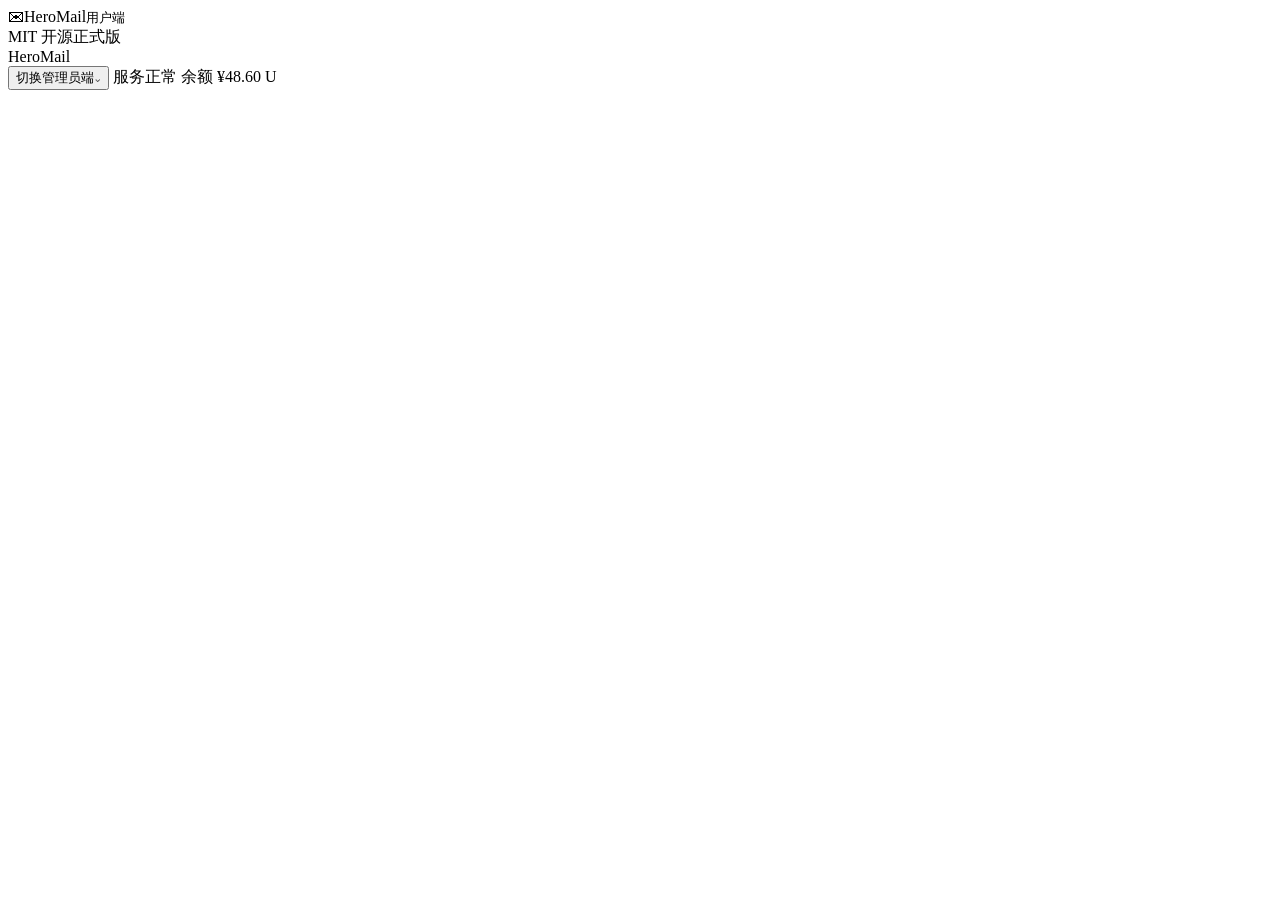
==== internal/web/static/index.html @ b39084dc "修复升级后的前端缓存" ====
<!doctype html>
<html lang="zh-CN">
<head>
  <meta charset="UTF-8">
  <meta name="viewport" content="width=device-width, initial-scale=1.0">
  <title>HeroMail</title>
  <link rel="stylesheet" href="/styles.css?v=__HEROMAIL_ASSET_VERSION__">
</head>
<body>
  <div id="app">
    <aside class="sidebar">
      <div class="brand"><span class="brand-mark">✉</span><span>HeroMail</span><small id="role-label">用户端</small></div>
      <nav id="nav"></nav>
      <div class="sidebar-foot"><span>MIT 开源</span><span id="app-version">正式版</span></div>
    </aside>
    <div class="shell">
      <header class="topbar">
        <div class="mobile-title">HeroMail</div>
        <div class="topbar-actions">
          <button class="role-switch" data-action="role" title="切换工作台"><span id="role-action">切换管理员端</span><span class="chevron">⌄</span></button>
          <span class="top-status"><i></i> 服务正常</span>
          <span id="balance" class="balance">余额 ¥48.60</span>
          <span class="avatar">U</span>
        </div>
      </header>
      <main id="content" class="content"></main>
    </div>
  </div>
  <div id="toast" class="toast" role="status"></div>
  <script src="/app.js?v=__HEROMAIL_ASSET_VERSION__" defer></script>
</body>
</html>
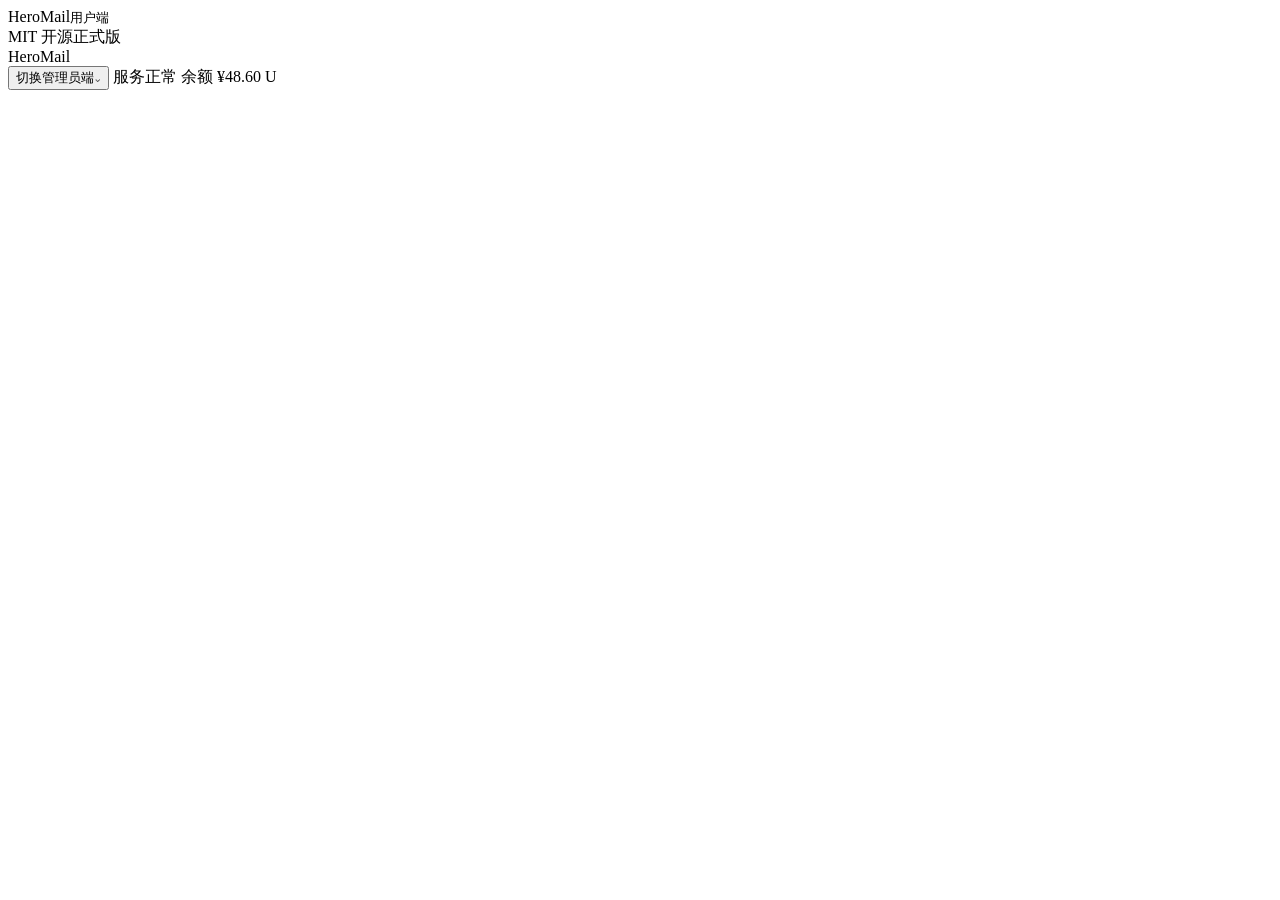
==== commit 35ba1099: "重绘后台图标与配置界面" ====
--- a/internal/web/static/index.html
+++ b/internal/web/static/index.html
@@ -4,12 +4,13 @@
   <meta charset="UTF-8">
   <meta name="viewport" content="width=device-width, initial-scale=1.0">
   <title>HeroMail</title>
+  <link rel="icon" type="image/svg+xml" href="/favicon.svg?v=__HEROMAIL_ASSET_VERSION__">
   <link rel="stylesheet" href="/styles.css?v=__HEROMAIL_ASSET_VERSION__">
 </head>
 <body>
   <div id="app">
     <aside class="sidebar">
-      <div class="brand"><span class="brand-mark">✉</span><span>HeroMail</span><small id="role-label">用户端</small></div>
+      <div class="brand"><span class="brand-mark" aria-hidden="true"></span><span>HeroMail</span><small id="role-label">用户端</small></div>
       <nav id="nav"></nav>
       <div class="sidebar-foot"><span>MIT 开源</span><span id="app-version">正式版</span></div>
     </aside>
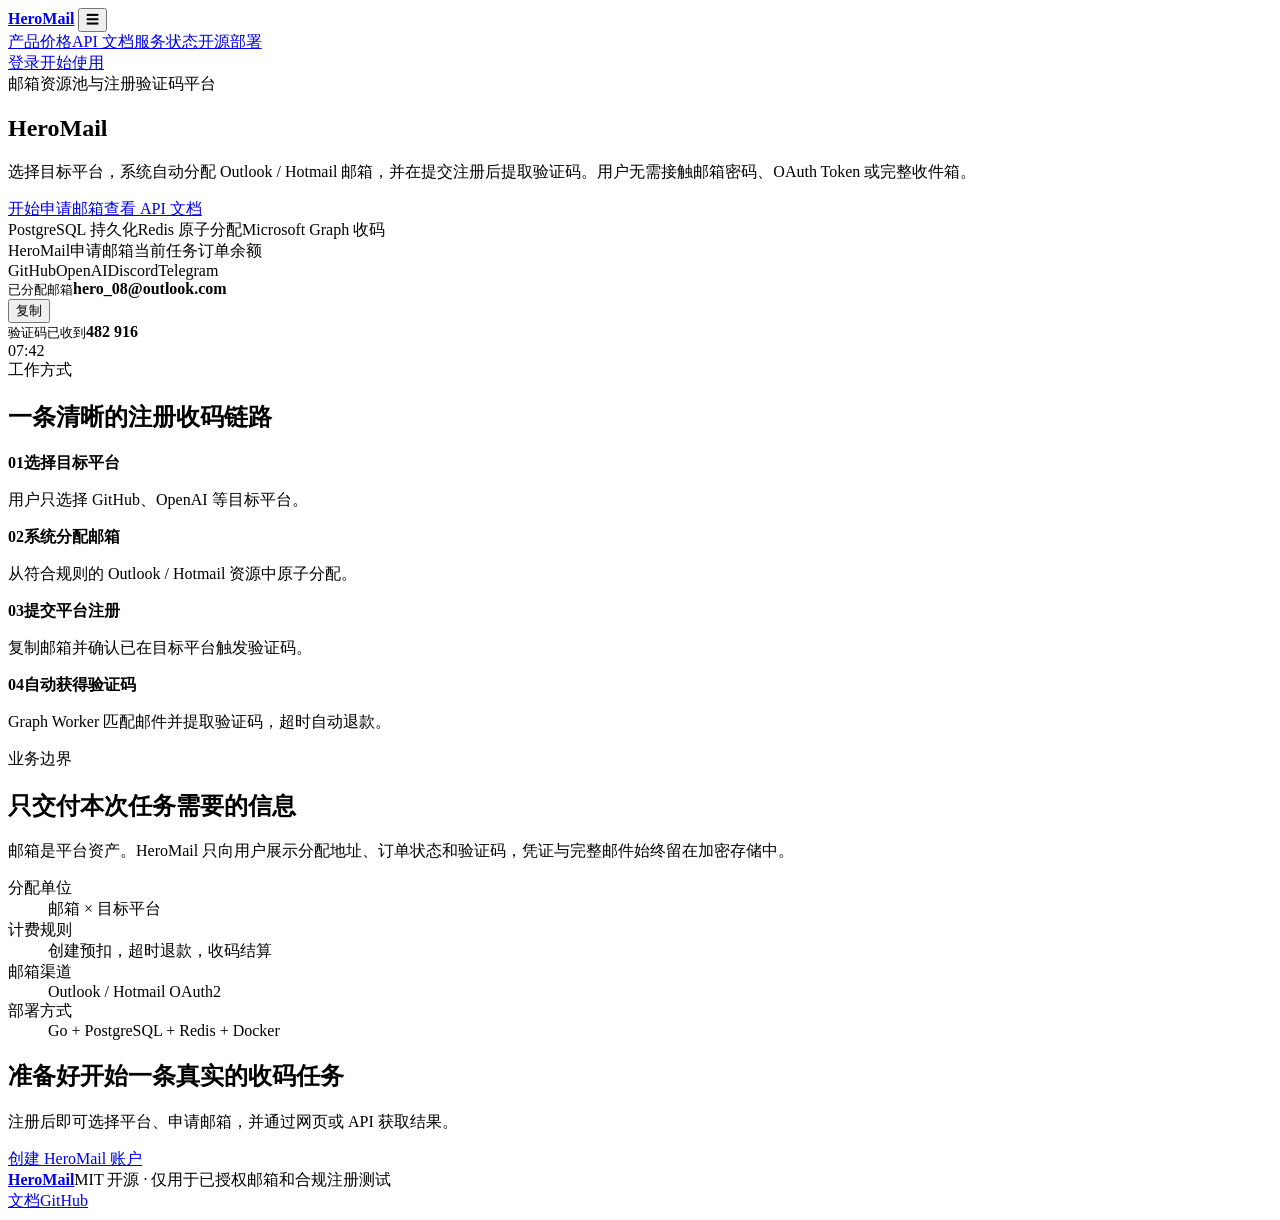
==== commit 3d998a60: "新增公开官网与脱敏服务接口" ====
--- a/internal/web/static/index.html
+++ b/internal/web/static/index.html
@@ -3,31 +3,51 @@
 <head>
   <meta charset="UTF-8">
   <meta name="viewport" content="width=device-width, initial-scale=1.0">
-  <title>HeroMail</title>
+  <meta name="description" content="HeroMail 是可自托管的邮箱资源池与平台注册验证码平台，按目标平台分配 Outlook/Hotmail 邮箱并自动提取验证码。">
+  <meta property="og:title" content="HeroMail - 邮箱资源与注册验证码平台">
+  <meta property="og:description" content="选择目标平台，系统分配邮箱并自动提取验证码。">
+  <title>HeroMail - 邮箱资源与注册验证码平台</title>
   <link rel="icon" type="image/svg+xml" href="/favicon.svg?v=__HEROMAIL_ASSET_VERSION__">
-  <link rel="stylesheet" href="/styles.css?v=__HEROMAIL_ASSET_VERSION__">
+  <link rel="stylesheet" href="/public.css?v=__HEROMAIL_ASSET_VERSION__">
 </head>
-<body>
-  <div id="app">
-    <aside class="sidebar">
-      <div class="brand"><span class="brand-mark" aria-hidden="true"></span><span>HeroMail</span><small id="role-label">用户端</small></div>
-      <nav id="nav"></nav>
-      <div class="sidebar-foot"><span>MIT 开源</span><span id="app-version">正式版</span></div>
-    </aside>
-    <div class="shell">
-      <header class="topbar">
-        <div class="mobile-title">HeroMail</div>
-        <div class="topbar-actions">
-          <button class="role-switch" data-action="role" title="切换工作台"><span id="role-action">切换管理员端</span><span class="chevron">⌄</span></button>
-          <span class="top-status"><i></i> 服务正常</span>
-          <span id="balance" class="balance">余额 ¥48.60</span>
-          <span class="avatar">U</span>
+<body class="public-site">
+  <header class="public-header">
+    <a class="public-brand" href="/" aria-label="HeroMail 首页"><img src="/brand-mark.svg?v=__HEROMAIL_ASSET_VERSION__" alt=""><strong>HeroMail</strong></a>
+    <button class="public-menu-button" data-public-action="menu" aria-label="打开导航" aria-expanded="false">☰</button>
+    <nav class="public-nav" id="public-nav" aria-label="公开导航">
+      <a href="/#product">产品</a><a href="/pricing">价格</a><a href="/docs">API 文档</a><a href="/status">服务状态</a><a href="/open-source">开源部署</a>
+    </nav>
+    <div class="public-actions" id="public-actions"><a class="text-action" href="/login">登录</a><a class="solid-action" href="/register">开始使用</a></div>
+  </header>
+  <main id="public-content">
+    <section class="public-hero">
+      <div class="hero-copy">
+        <span class="hero-kicker">邮箱资源池与注册验证码平台</span>
+        <h1>HeroMail</h1>
+        <p>选择目标平台，系统自动分配 Outlook / Hotmail 邮箱，并在提交注册后提取验证码。用户无需接触邮箱密码、OAuth Token 或完整收件箱。</p>
+        <div class="hero-actions"><a class="solid-action large" href="/register">开始申请邮箱</a><a class="outline-action large" href="/docs">查看 API 文档</a></div>
+        <div class="hero-proof"><span>PostgreSQL 持久化</span><span>Redis 原子分配</span><span>Microsoft Graph 收码</span></div>
+      </div>
+      <div class="hero-product" aria-label="HeroMail 用户门户界面预览">
+        <div class="preview-top"><span class="preview-brand"><img src="/brand-mark.svg?v=__HEROMAIL_ASSET_VERSION__" alt="">HeroMail</span><span>申请邮箱</span><span>当前任务</span><span>订单</span><span>余额</span></div>
+        <div class="preview-body">
+          <div class="preview-platforms"><span class="selected">GitHub</span><span>OpenAI</span><span>Discord</span><span>Telegram</span></div>
+          <div class="preview-flow">
+            <div><small>已分配邮箱</small><strong>hero_08@outlook.com</strong></div><button>复制</button>
+          </div>
+          <div class="preview-progress"><i class="done"></i><i class="done"></i><i class="active"></i><i></i></div>
+          <div class="preview-result"><div><small>验证码已收到</small><strong>482 916</strong></div><span>07:42</span></div>
         </div>
-      </header>
-      <main id="content" class="content"></main>
-    </div>
-  </div>
-  <div id="toast" class="toast" role="status"></div>
-  <script src="/app.js?v=__HEROMAIL_ASSET_VERSION__" defer></script>
+      </div>
+    </section>
+    <section class="workflow-band" id="product">
+      <div class="section-inner"><div class="section-heading"><span>工作方式</span><h2>一条清晰的注册收码链路</h2></div><div class="workflow-steps"><div><b>01</b><strong>选择目标平台</strong><p>用户只选择 GitHub、OpenAI 等目标平台。</p></div><div><b>02</b><strong>系统分配邮箱</strong><p>从符合规则的 Outlook / Hotmail 资源中原子分配。</p></div><div><b>03</b><strong>提交平台注册</strong><p>复制邮箱并确认已在目标平台触发验证码。</p></div><div><b>04</b><strong>自动获得验证码</strong><p>Graph Worker 匹配邮件并提取验证码，超时自动退款。</p></div></div></div>
+    </section>
+    <section class="public-section"><div class="section-inner split-facts"><div class="section-heading"><span>业务边界</span><h2>只交付本次任务需要的信息</h2><p>邮箱是平台资产。HeroMail 只向用户展示分配地址、订单状态和验证码，凭证与完整邮件始终留在加密存储中。</p></div><dl><div><dt>分配单位</dt><dd>邮箱 × 目标平台</dd></div><div><dt>计费规则</dt><dd>创建预扣，超时退款，收码结算</dd></div><div><dt>邮箱渠道</dt><dd>Outlook / Hotmail OAuth2</dd></div><div><dt>部署方式</dt><dd>Go + PostgreSQL + Redis + Docker</dd></div></dl></div></section>
+    <section class="public-cta"><div><h2>准备好开始一条真实的收码任务</h2><p>注册后即可选择平台、申请邮箱，并通过网页或 API 获取结果。</p></div><a class="solid-action large" href="/register">创建 HeroMail 账户</a></section>
+  </main>
+  <footer class="public-footer"><a class="public-brand" href="/"><img src="/brand-mark.svg?v=__HEROMAIL_ASSET_VERSION__" alt=""><strong>HeroMail</strong></a><span>MIT 开源 · 仅用于已授权邮箱和合规注册测试</span><div><a href="/docs">文档</a><a href="https://github.com/ljunn/heromail" target="_blank" rel="noopener">GitHub</a></div></footer>
+  <div id="public-toast" class="public-toast" role="status"></div>
+  <script src="/public.js?v=__HEROMAIL_ASSET_VERSION__" defer></script>
 </body>
 </html>
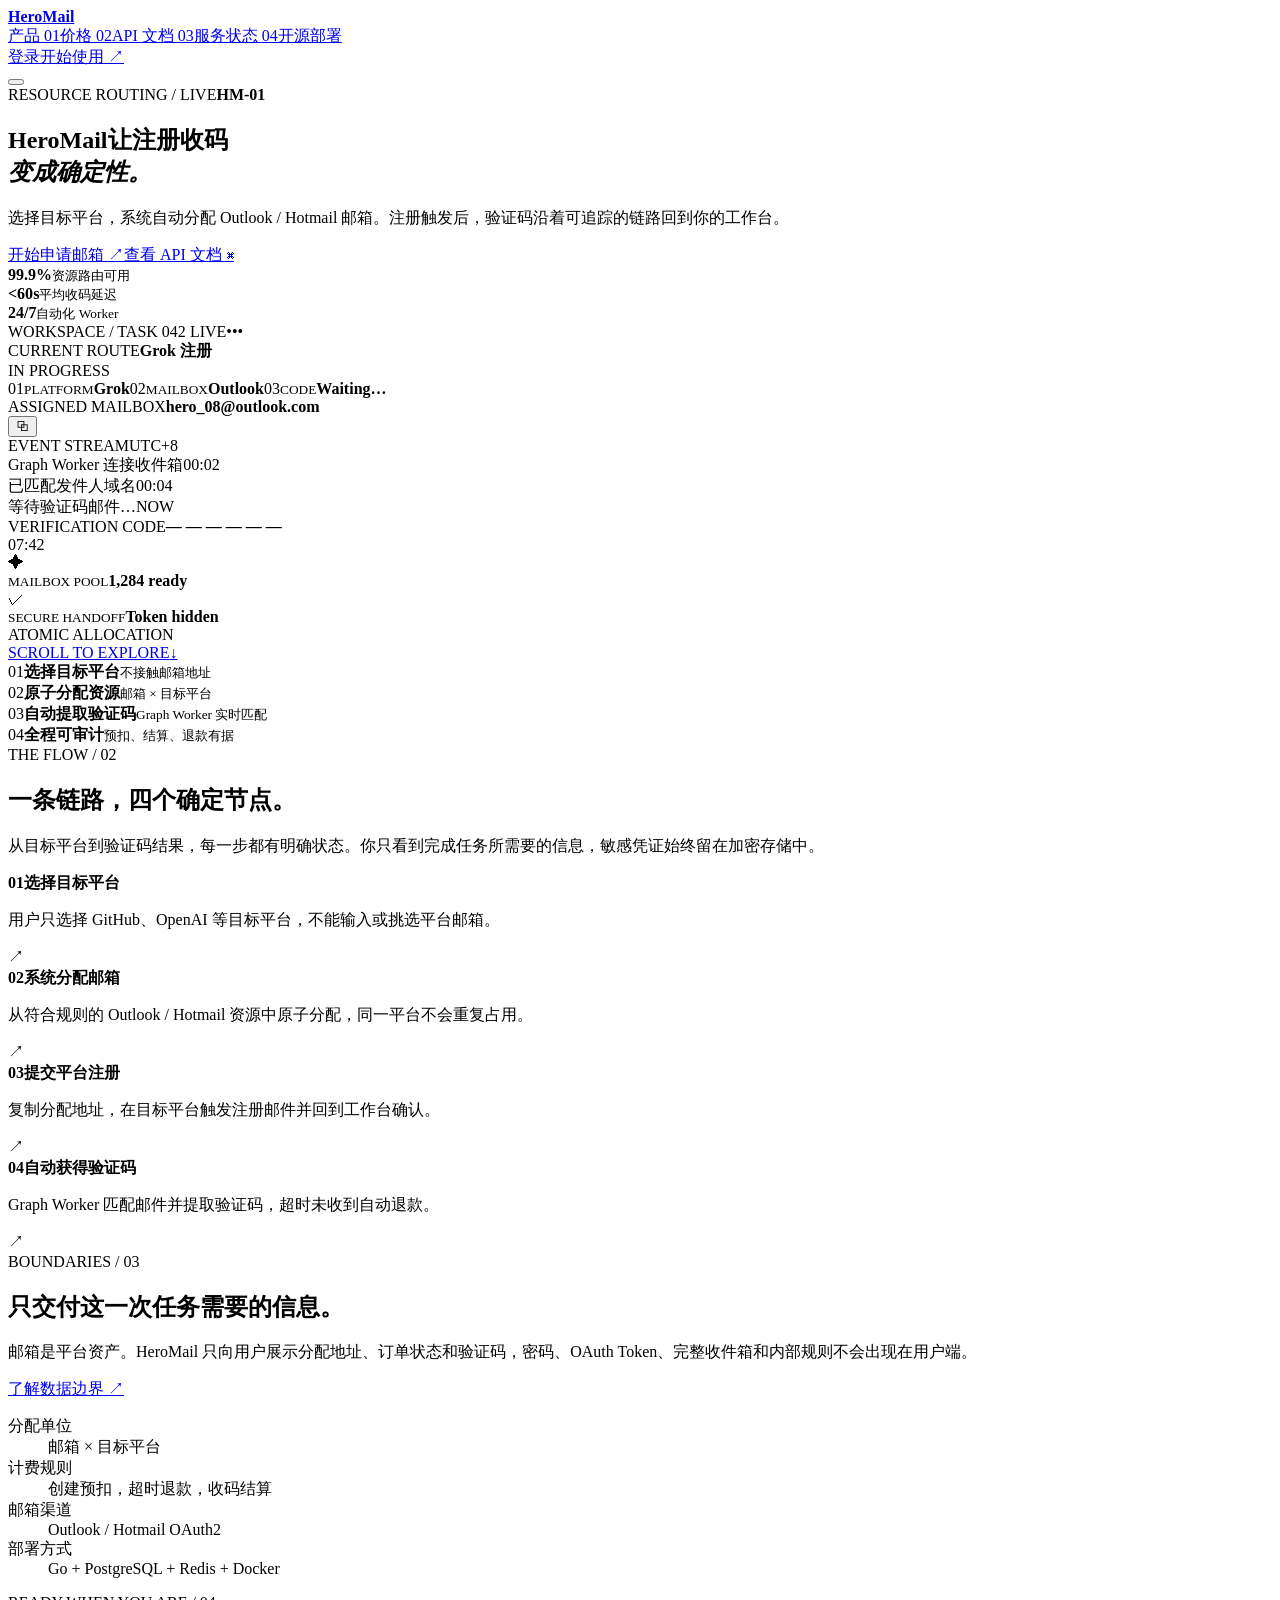
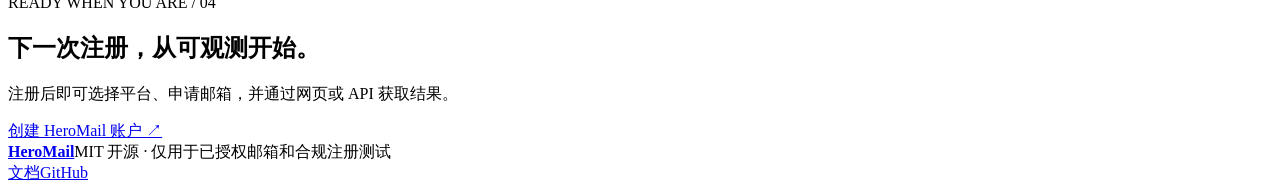
==== commit ef05a74f: "重构公开首页动效" ====
--- a/internal/web/static/index.html
+++ b/internal/web/static/index.html
@@ -4,50 +4,64 @@
   <meta charset="UTF-8">
   <meta name="viewport" content="width=device-width, initial-scale=1.0">
   <meta name="description" content="HeroMail 是可自托管的邮箱资源池与平台注册验证码平台，按目标平台分配 Outlook/Hotmail 邮箱并自动提取验证码。">
-  <meta property="og:title" content="HeroMail - 邮箱资源与注册验证码平台">
+  <meta property="og:title" content="HeroMail - 把验证码变成确定性">
   <meta property="og:description" content="选择目标平台，系统分配邮箱并自动提取验证码。">
-  <title>HeroMail - 邮箱资源与注册验证码平台</title>
+  <title>HeroMail - 把验证码变成确定性</title>
   <link rel="icon" type="image/svg+xml" href="/favicon.svg?v=__HEROMAIL_ASSET_VERSION__">
   <link rel="stylesheet" href="/public.css?v=__HEROMAIL_ASSET_VERSION__">
 </head>
 <body class="public-site">
   <header class="public-header">
     <a class="public-brand" href="/" aria-label="HeroMail 首页"><img src="/brand-mark.svg?v=__HEROMAIL_ASSET_VERSION__" alt=""><strong>HeroMail</strong></a>
-    <button class="public-menu-button" data-public-action="menu" aria-label="打开导航" aria-expanded="false">☰</button>
     <nav class="public-nav" id="public-nav" aria-label="公开导航">
-      <a href="/#product">产品</a><a href="/pricing">价格</a><a href="/docs">API 文档</a><a href="/status">服务状态</a><a href="/open-source">开源部署</a>
+      <a href="/#product">产品 <span>01</span></a><a href="/pricing">价格 <span>02</span></a><a href="/docs">API 文档 <span>03</span></a><a href="/status">服务状态 <span>04</span></a><a href="/open-source">开源部署</a>
     </nav>
-    <div class="public-actions" id="public-actions"><a class="text-action" href="/login">登录</a><a class="solid-action" href="/register">开始使用</a></div>
+    <div class="public-actions" id="public-actions"><a class="text-action" href="/login">登录</a><a class="solid-action" href="/register">开始使用 <span aria-hidden="true">↗</span></a></div>
+    <button class="public-menu-button" data-public-action="menu" aria-label="打开导航" aria-expanded="false"><span></span><span></span></button>
   </header>
   <main id="public-content">
-    <section class="public-hero">
-      <div class="hero-copy">
-        <span class="hero-kicker">邮箱资源池与注册验证码平台</span>
-        <h1>HeroMail</h1>
-        <p>选择目标平台，系统自动分配 Outlook / Hotmail 邮箱，并在提交注册后提取验证码。用户无需接触邮箱密码、OAuth Token 或完整收件箱。</p>
-        <div class="hero-actions"><a class="solid-action large" href="/register">开始申请邮箱</a><a class="outline-action large" href="/docs">查看 API 文档</a></div>
-        <div class="hero-proof"><span>PostgreSQL 持久化</span><span>Redis 原子分配</span><span>Microsoft Graph 收码</span></div>
-      </div>
-      <div class="hero-product" aria-label="HeroMail 用户门户界面预览">
-        <div class="preview-top"><span class="preview-brand"><img src="/brand-mark.svg?v=__HEROMAIL_ASSET_VERSION__" alt="">HeroMail</span><span>申请邮箱</span><span>当前任务</span><span>订单</span><span>余额</span></div>
-        <div class="preview-body">
-          <div class="preview-platforms"><span class="selected">GitHub</span><span>OpenAI</span><span>Discord</span><span>Telegram</span></div>
-          <div class="preview-flow">
-            <div><small>已分配邮箱</small><strong>hero_08@outlook.com</strong></div><button>复制</button>
+    <section class="public-hero" id="top">
+      <div class="hero-noise" aria-hidden="true"></div>
+      <div class="hero-gridline" aria-hidden="true"></div>
+      <div class="hero-layout">
+        <div class="hero-copy">
+          <div class="hero-kicker"><i class="signal-dot"></i><span>RESOURCE ROUTING / LIVE</span><b>HM-01</b></div>
+          <h1><span>HeroMail</span><strong>让注册收码<br><em>变成确定性。</em></strong></h1>
+          <p>选择目标平台，系统自动分配 Outlook / Hotmail 邮箱。注册触发后，验证码沿着可追踪的链路回到你的工作台。</p>
+          <div class="hero-actions"><a class="solid-action large" href="/register">开始申请邮箱 <span aria-hidden="true">↗</span></a><a class="outline-action large" href="/docs">查看 API 文档 <span aria-hidden="true">⌘</span></a></div>
+          <div class="hero-metrics" aria-label="平台能力指标"><div><strong>99.9<span>%</span></strong><small>资源路由可用</small></div><div><strong>&lt;60<span>s</span></strong><small>平均收码延迟</small></div><div><strong>24<span>/7</span></strong><small>自动化 Worker</small></div></div>
+        </div>
+        <div class="hero-stage" aria-label="HeroMail 注册收码工作台预览">
+          <div class="stage-halo halo-one" aria-hidden="true"></div><div class="stage-halo halo-two" aria-hidden="true"></div>
+          <div class="stage-orbit orbit-one" aria-hidden="true"><span></span></div><div class="stage-orbit orbit-two" aria-hidden="true"><span></span></div>
+          <div class="stage-console">
+            <div class="console-bar"><span class="console-brand"><img src="/brand-mark.svg?v=__HEROMAIL_ASSET_VERSION__" alt="">WORKSPACE / TASK 042</span><span class="console-live"><i></i> LIVE</span><span class="console-menu">•••</span></div>
+            <div class="console-content">
+              <div class="console-heading"><div><span class="eyebrow">CURRENT ROUTE</span><strong>Grok 注册</strong></div><span class="route-state">IN PROGRESS</span></div>
+              <div class="route-line"><span class="route-node active">01<small>PLATFORM</small><b>Grok</b></span><i></i><span class="route-node active">02<small>MAILBOX</small><b>Outlook</b></span><i></i><span class="route-node current">03<small>CODE</small><b>Waiting…</b></span></div>
+              <div class="mail-row"><div><span>ASSIGNED MAILBOX</span><strong>hero_08@outlook.com</strong></div><button aria-label="复制邮箱">⧉</button></div>
+              <div class="event-feed"><div class="feed-title"><span>EVENT STREAM</span><span>UTC+8</span></div><div class="feed-row" data-feed><i class="feed-pulse"></i><span>Graph Worker 连接收件箱</span><time>00:02</time></div><div class="feed-row" data-feed><i class="feed-pulse"></i><span>已匹配发件人域名</span><time>00:04</time></div><div class="feed-row muted-feed" data-feed><i class="feed-pulse"></i><span>等待验证码邮件…</span><time>NOW</time></div></div>
+              <div class="code-row"><div><span>VERIFICATION CODE</span><strong class="code-digits">— — — — — —</strong></div><span class="code-timer">07:42</span></div>
+            </div>
           </div>
-          <div class="preview-progress"><i class="done"></i><i class="done"></i><i class="active"></i><i></i></div>
-          <div class="preview-result"><div><small>验证码已收到</small><strong>482 916</strong></div><span>07:42</span></div>
+          <div class="stage-float float-mail" data-float><span class="float-icon">✦</span><div><small>MAILBOX POOL</small><strong>1,284 ready</strong></div></div>
+          <div class="stage-float float-secure" data-float><span class="float-check">✓</span><div><small>SECURE HANDOFF</small><strong>Token hidden</strong></div></div>
+          <div class="stage-label" data-float><span></span>ATOMIC ALLOCATION</div>
         </div>
       </div>
+      <a class="hero-scroll" href="#product"><span>SCROLL TO EXPLORE</span><i>↓</i></a>
     </section>
+    <section class="signal-strip" aria-label="平台特点"><div><span class="signal-number">01</span><strong>选择目标平台</strong><small>不接触邮箱地址</small></div><div><span class="signal-number">02</span><strong>原子分配资源</strong><small>邮箱 × 目标平台</small></div><div><span class="signal-number">03</span><strong>自动提取验证码</strong><small>Graph Worker 实时匹配</small></div><div><span class="signal-number">04</span><strong>全程可审计</strong><small>预扣、结算、退款有据</small></div></section>
     <section class="workflow-band" id="product">
-      <div class="section-inner"><div class="section-heading"><span>工作方式</span><h2>一条清晰的注册收码链路</h2></div><div class="workflow-steps"><div><b>01</b><strong>选择目标平台</strong><p>用户只选择 GitHub、OpenAI 等目标平台。</p></div><div><b>02</b><strong>系统分配邮箱</strong><p>从符合规则的 Outlook / Hotmail 资源中原子分配。</p></div><div><b>03</b><strong>提交平台注册</strong><p>复制邮箱并确认已在目标平台触发验证码。</p></div><div><b>04</b><strong>自动获得验证码</strong><p>Graph Worker 匹配邮件并提取验证码，超时自动退款。</p></div></div></div>
+      <div class="section-inner"><div class="section-heading"><span>THE FLOW / 02</span><h2>一条链路，四个确定节点。</h2><p>从目标平台到验证码结果，每一步都有明确状态。你只看到完成任务所需要的信息，敏感凭证始终留在加密存储中。</p></div><div class="workflow-steps"><div data-reveal><b>01</b><strong>选择目标平台</strong><p>用户只选择 GitHub、OpenAI 等目标平台，不能输入或挑选平台邮箱。</p><span class="step-arrow">↗</span></div><div data-reveal><b>02</b><strong>系统分配邮箱</strong><p>从符合规则的 Outlook / Hotmail 资源中原子分配，同一平台不会重复占用。</p><span class="step-arrow">↗</span></div><div data-reveal><b>03</b><strong>提交平台注册</strong><p>复制分配地址，在目标平台触发注册邮件并回到工作台确认。</p><span class="step-arrow">↗</span></div><div data-reveal><b>04</b><strong>自动获得验证码</strong><p>Graph Worker 匹配邮件并提取验证码，超时未收到自动退款。</p><span class="step-arrow">↗</span></div></div></div>
     </section>
-    <section class="public-section"><div class="section-inner split-facts"><div class="section-heading"><span>业务边界</span><h2>只交付本次任务需要的信息</h2><p>邮箱是平台资产。HeroMail 只向用户展示分配地址、订单状态和验证码，凭证与完整邮件始终留在加密存储中。</p></div><dl><div><dt>分配单位</dt><dd>邮箱 × 目标平台</dd></div><div><dt>计费规则</dt><dd>创建预扣，超时退款，收码结算</dd></div><div><dt>邮箱渠道</dt><dd>Outlook / Hotmail OAuth2</dd></div><div><dt>部署方式</dt><dd>Go + PostgreSQL + Redis + Docker</dd></div></dl></div></section>
-    <section class="public-cta"><div><h2>准备好开始一条真实的收码任务</h2><p>注册后即可选择平台、申请邮箱，并通过网页或 API 获取结果。</p></div><a class="solid-action large" href="/register">创建 HeroMail 账户</a></section>
+    <section class="public-section facts-section"><div class="section-inner split-facts"><div class="section-heading" data-reveal><span>BOUNDARIES / 03</span><h2>只交付这一次任务需要的信息。</h2><p>邮箱是平台资产。HeroMail 只向用户展示分配地址、订单状态和验证码，密码、OAuth Token、完整收件箱和内部规则不会出现在用户端。</p><a class="text-link" href="/docs">了解数据边界 <span>↗</span></a></div><dl data-reveal><div><dt>分配单位</dt><dd>邮箱 × 目标平台</dd></div><div><dt>计费规则</dt><dd>创建预扣，超时退款，收码结算</dd></div><div><dt>邮箱渠道</dt><dd>Outlook / Hotmail OAuth2</dd></div><div><dt>部署方式</dt><dd>Go + PostgreSQL + Redis + Docker</dd></div></dl></div></section>
+    <section class="public-cta"><div><span>READY WHEN YOU ARE / 04</span><h2>下一次注册，从可观测开始。</h2><p>注册后即可选择平台、申请邮箱，并通过网页或 API 获取结果。</p></div><a class="solid-action large" href="/register">创建 HeroMail 账户 <span aria-hidden="true">↗</span></a></section>
   </main>
   <footer class="public-footer"><a class="public-brand" href="/"><img src="/brand-mark.svg?v=__HEROMAIL_ASSET_VERSION__" alt=""><strong>HeroMail</strong></a><span>MIT 开源 · 仅用于已授权邮箱和合规注册测试</span><div><a href="/docs">文档</a><a href="https://github.com/ljunn/heromail" target="_blank" rel="noopener">GitHub</a></div></footer>
   <div id="public-toast" class="public-toast" role="status"></div>
+  <script src="https://cdn.jsdelivr.net/npm/gsap@3.15.0/dist/gsap.min.js" defer></script>
+  <script src="https://cdn.jsdelivr.net/npm/gsap@3.15.0/dist/ScrollTrigger.min.js" defer></script>
   <script src="/public.js?v=__HEROMAIL_ASSET_VERSION__" defer></script>
 </body>
 </html>
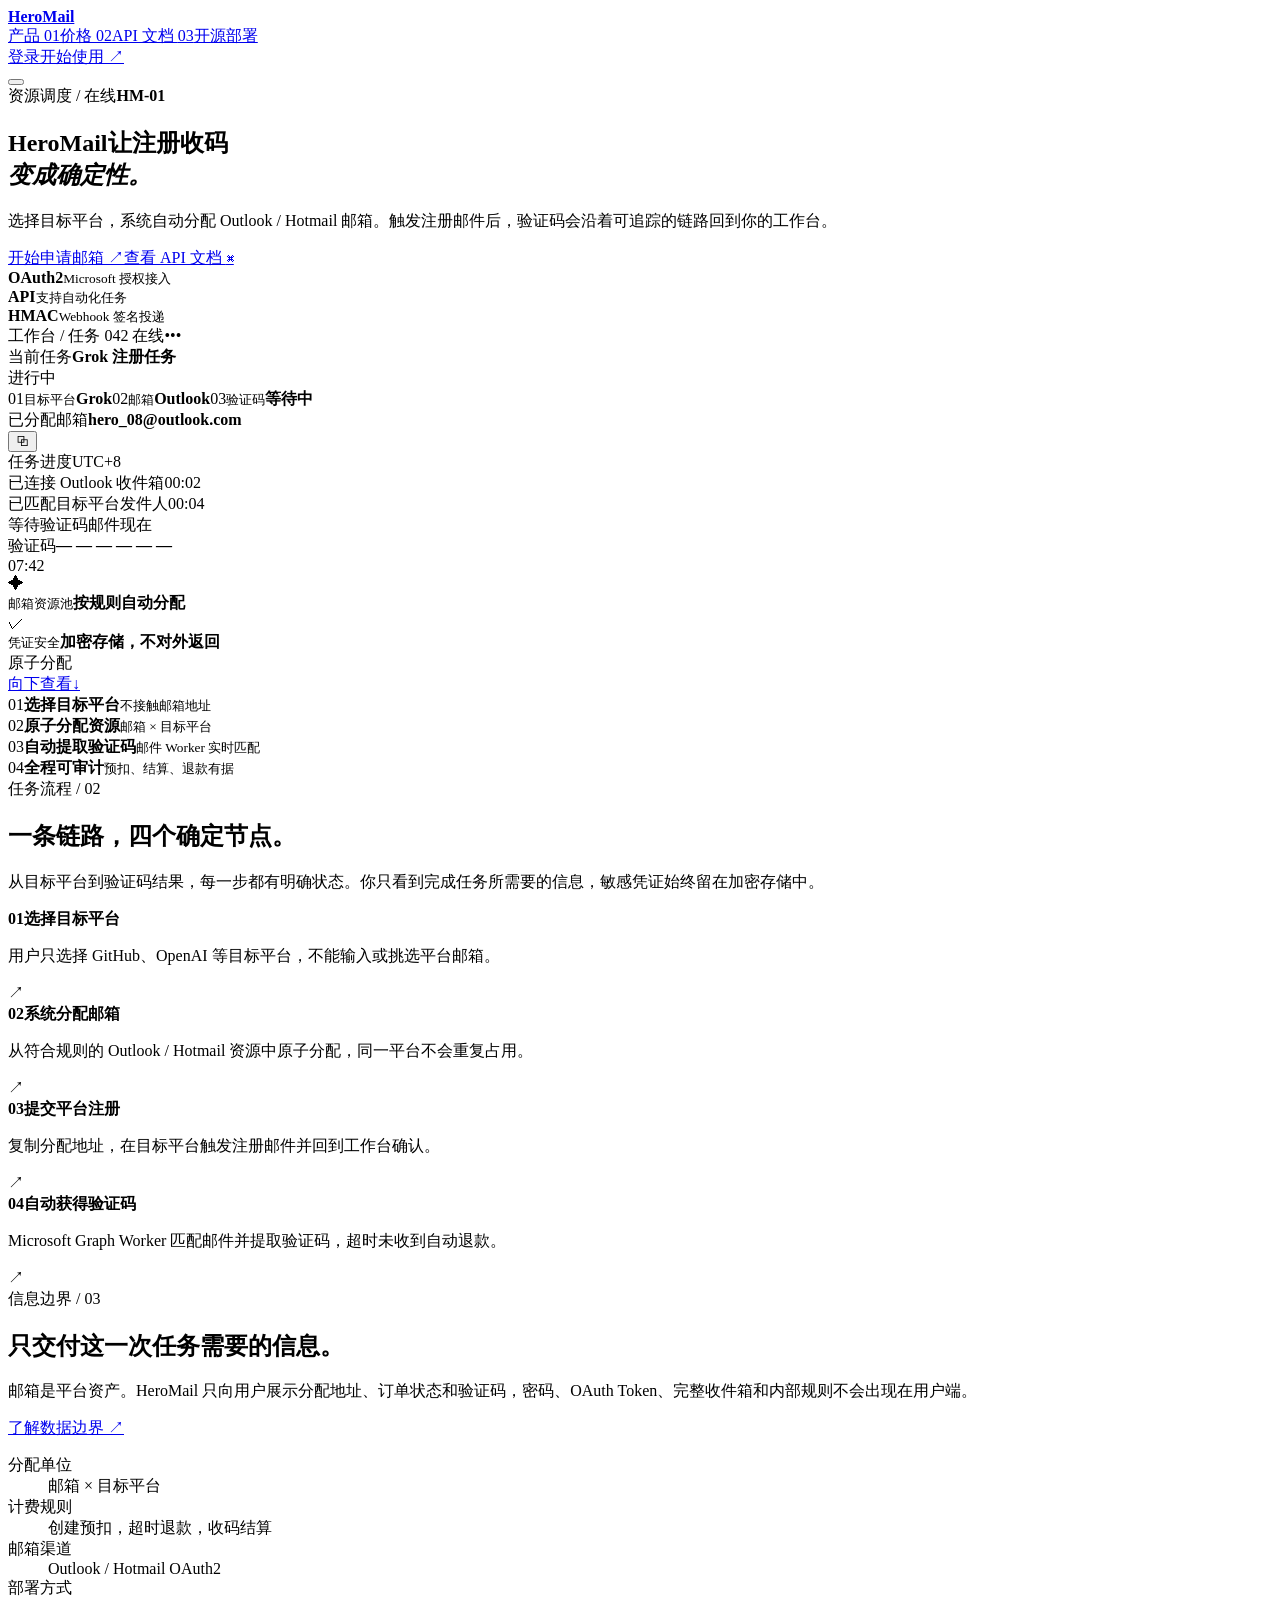
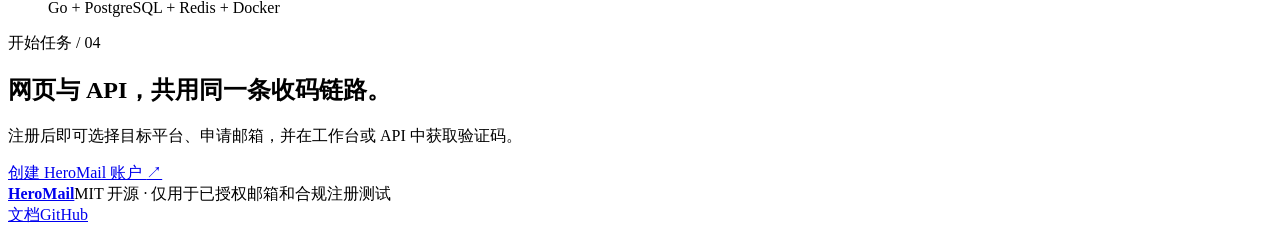
==== commit 1adf9285: "发布新版本界面与文档调整" ====
--- a/internal/web/static/index.html
+++ b/internal/web/static/index.html
@@ -4,9 +4,9 @@
   <meta charset="UTF-8">
   <meta name="viewport" content="width=device-width, initial-scale=1.0">
   <meta name="description" content="HeroMail 是可自托管的邮箱资源池与平台注册验证码平台，按目标平台分配 Outlook/Hotmail 邮箱并自动提取验证码。">
-  <meta property="og:title" content="HeroMail - 把验证码变成确定性">
+  <meta property="og:title" content="HeroMail - 注册收码基础设施">
   <meta property="og:description" content="选择目标平台，系统分配邮箱并自动提取验证码。">
-  <title>HeroMail - 把验证码变成确定性</title>
+  <title>HeroMail - 注册收码基础设施</title>
   <link rel="icon" type="image/svg+xml" href="/favicon.svg?v=__HEROMAIL_ASSET_VERSION__">
   <link rel="stylesheet" href="/public.css?v=__HEROMAIL_ASSET_VERSION__">
 </head>
@@ -14,7 +14,7 @@
   <header class="public-header">
     <a class="public-brand" href="/" aria-label="HeroMail 首页"><img src="/brand-mark.svg?v=__HEROMAIL_ASSET_VERSION__" alt=""><strong>HeroMail</strong></a>
     <nav class="public-nav" id="public-nav" aria-label="公开导航">
-      <a href="/#product">产品 <span>01</span></a><a href="/pricing">价格 <span>02</span></a><a href="/docs">API 文档 <span>03</span></a><a href="/status">服务状态 <span>04</span></a><a href="/open-source">开源部署</a>
+      <a href="/#product">产品 <span>01</span></a><a href="/pricing">价格 <span>02</span></a><a href="/docs">API 文档 <span>03</span></a><a href="/open-source">开源部署</a>
     </nav>
     <div class="public-actions" id="public-actions"><a class="text-action" href="/login">登录</a><a class="solid-action" href="/register">开始使用 <span aria-hidden="true">↗</span></a></div>
     <button class="public-menu-button" data-public-action="menu" aria-label="打开导航" aria-expanded="false"><span></span><span></span></button>
@@ -25,38 +25,38 @@
       <div class="hero-gridline" aria-hidden="true"></div>
       <div class="hero-layout">
         <div class="hero-copy">
-          <div class="hero-kicker"><i class="signal-dot"></i><span>RESOURCE ROUTING / LIVE</span><b>HM-01</b></div>
+          <div class="hero-kicker"><i class="signal-dot"></i><span>资源调度 / 在线</span><b>HM-01</b></div>
           <h1><span>HeroMail</span><strong>让注册收码<br><em>变成确定性。</em></strong></h1>
-          <p>选择目标平台，系统自动分配 Outlook / Hotmail 邮箱。注册触发后，验证码沿着可追踪的链路回到你的工作台。</p>
+          <p>选择目标平台，系统自动分配 Outlook / Hotmail 邮箱。触发注册邮件后，验证码会沿着可追踪的链路回到你的工作台。</p>
           <div class="hero-actions"><a class="solid-action large" href="/register">开始申请邮箱 <span aria-hidden="true">↗</span></a><a class="outline-action large" href="/docs">查看 API 文档 <span aria-hidden="true">⌘</span></a></div>
-          <div class="hero-metrics" aria-label="平台能力指标"><div><strong>99.9<span>%</span></strong><small>资源路由可用</small></div><div><strong>&lt;60<span>s</span></strong><small>平均收码延迟</small></div><div><strong>24<span>/7</span></strong><small>自动化 Worker</small></div></div>
+          <div class="hero-metrics" aria-label="平台能力"><div><strong>OAuth2</strong><small>Microsoft 授权接入</small></div><div><strong>API</strong><small>支持自动化任务</small></div><div><strong>HMAC</strong><small>Webhook 签名投递</small></div></div>
         </div>
         <div class="hero-stage" aria-label="HeroMail 注册收码工作台预览">
           <div class="stage-halo halo-one" aria-hidden="true"></div><div class="stage-halo halo-two" aria-hidden="true"></div>
           <div class="stage-orbit orbit-one" aria-hidden="true"><span></span></div><div class="stage-orbit orbit-two" aria-hidden="true"><span></span></div>
           <div class="stage-console">
-            <div class="console-bar"><span class="console-brand"><img src="/brand-mark.svg?v=__HEROMAIL_ASSET_VERSION__" alt="">WORKSPACE / TASK 042</span><span class="console-live"><i></i> LIVE</span><span class="console-menu">•••</span></div>
+            <div class="console-bar"><span class="console-brand"><img src="/brand-mark.svg?v=__HEROMAIL_ASSET_VERSION__" alt="">工作台 / 任务 042</span><span class="console-live"><i></i> 在线</span><span class="console-menu">•••</span></div>
             <div class="console-content">
-              <div class="console-heading"><div><span class="eyebrow">CURRENT ROUTE</span><strong>Grok 注册</strong></div><span class="route-state">IN PROGRESS</span></div>
-              <div class="route-line"><span class="route-node active">01<small>PLATFORM</small><b>Grok</b></span><i></i><span class="route-node active">02<small>MAILBOX</small><b>Outlook</b></span><i></i><span class="route-node current">03<small>CODE</small><b>Waiting…</b></span></div>
-              <div class="mail-row"><div><span>ASSIGNED MAILBOX</span><strong>hero_08@outlook.com</strong></div><button aria-label="复制邮箱">⧉</button></div>
-              <div class="event-feed"><div class="feed-title"><span>EVENT STREAM</span><span>UTC+8</span></div><div class="feed-row" data-feed><i class="feed-pulse"></i><span>Graph Worker 连接收件箱</span><time>00:02</time></div><div class="feed-row" data-feed><i class="feed-pulse"></i><span>已匹配发件人域名</span><time>00:04</time></div><div class="feed-row muted-feed" data-feed><i class="feed-pulse"></i><span>等待验证码邮件…</span><time>NOW</time></div></div>
-              <div class="code-row"><div><span>VERIFICATION CODE</span><strong class="code-digits">— — — — — —</strong></div><span class="code-timer">07:42</span></div>
+              <div class="console-heading"><div><span class="eyebrow">当前任务</span><strong>Grok 注册任务</strong></div><span class="route-state">进行中</span></div>
+              <div class="route-line"><span class="route-node active">01<small>目标平台</small><b>Grok</b></span><i></i><span class="route-node active">02<small>邮箱</small><b>Outlook</b></span><i></i><span class="route-node current">03<small>验证码</small><b>等待中</b></span></div>
+              <div class="mail-row"><div><span>已分配邮箱</span><strong>hero_08@outlook.com</strong></div><button aria-label="复制邮箱">⧉</button></div>
+              <div class="event-feed"><div class="feed-title"><span>任务进度</span><span>UTC+8</span></div><div class="feed-row" data-feed><i class="feed-pulse"></i><span>已连接 Outlook 收件箱</span><time>00:02</time></div><div class="feed-row" data-feed><i class="feed-pulse"></i><span>已匹配目标平台发件人</span><time>00:04</time></div><div class="feed-row muted-feed" data-feed><i class="feed-pulse"></i><span>等待验证码邮件</span><time>现在</time></div></div>
+              <div class="code-row"><div><span>验证码</span><strong class="code-digits">— — — — — —</strong></div><span class="code-timer">07:42</span></div>
             </div>
           </div>
-          <div class="stage-float float-mail" data-float><span class="float-icon">✦</span><div><small>MAILBOX POOL</small><strong>1,284 ready</strong></div></div>
-          <div class="stage-float float-secure" data-float><span class="float-check">✓</span><div><small>SECURE HANDOFF</small><strong>Token hidden</strong></div></div>
-          <div class="stage-label" data-float><span></span>ATOMIC ALLOCATION</div>
+          <div class="stage-float float-mail" data-float><span class="float-icon">✦</span><div><small>邮箱资源池</small><strong>按规则自动分配</strong></div></div>
+          <div class="stage-float float-secure" data-float><span class="float-check">✓</span><div><small>凭证安全</small><strong>加密存储，不对外返回</strong></div></div>
+          <div class="stage-label" data-float><span></span>原子分配</div>
         </div>
       </div>
-      <a class="hero-scroll" href="#product"><span>SCROLL TO EXPLORE</span><i>↓</i></a>
+      <a class="hero-scroll" href="#product"><span>向下查看</span><i>↓</i></a>
     </section>
-    <section class="signal-strip" aria-label="平台特点"><div><span class="signal-number">01</span><strong>选择目标平台</strong><small>不接触邮箱地址</small></div><div><span class="signal-number">02</span><strong>原子分配资源</strong><small>邮箱 × 目标平台</small></div><div><span class="signal-number">03</span><strong>自动提取验证码</strong><small>Graph Worker 实时匹配</small></div><div><span class="signal-number">04</span><strong>全程可审计</strong><small>预扣、结算、退款有据</small></div></section>
+    <section class="signal-strip" aria-label="平台特点"><div><span class="signal-number">01</span><strong>选择目标平台</strong><small>不接触邮箱地址</small></div><div><span class="signal-number">02</span><strong>原子分配资源</strong><small>邮箱 × 目标平台</small></div><div><span class="signal-number">03</span><strong>自动提取验证码</strong><small>邮件 Worker 实时匹配</small></div><div><span class="signal-number">04</span><strong>全程可审计</strong><small>预扣、结算、退款有据</small></div></section>
     <section class="workflow-band" id="product">
-      <div class="section-inner"><div class="section-heading"><span>THE FLOW / 02</span><h2>一条链路，四个确定节点。</h2><p>从目标平台到验证码结果，每一步都有明确状态。你只看到完成任务所需要的信息，敏感凭证始终留在加密存储中。</p></div><div class="workflow-steps"><div data-reveal><b>01</b><strong>选择目标平台</strong><p>用户只选择 GitHub、OpenAI 等目标平台，不能输入或挑选平台邮箱。</p><span class="step-arrow">↗</span></div><div data-reveal><b>02</b><strong>系统分配邮箱</strong><p>从符合规则的 Outlook / Hotmail 资源中原子分配，同一平台不会重复占用。</p><span class="step-arrow">↗</span></div><div data-reveal><b>03</b><strong>提交平台注册</strong><p>复制分配地址，在目标平台触发注册邮件并回到工作台确认。</p><span class="step-arrow">↗</span></div><div data-reveal><b>04</b><strong>自动获得验证码</strong><p>Graph Worker 匹配邮件并提取验证码，超时未收到自动退款。</p><span class="step-arrow">↗</span></div></div></div>
+      <div class="section-inner"><div class="section-heading"><span>任务流程 / 02</span><h2>一条链路，四个确定节点。</h2><p>从目标平台到验证码结果，每一步都有明确状态。你只看到完成任务所需要的信息，敏感凭证始终留在加密存储中。</p></div><div class="workflow-steps"><div data-reveal><b>01</b><strong>选择目标平台</strong><p>用户只选择 GitHub、OpenAI 等目标平台，不能输入或挑选平台邮箱。</p><span class="step-arrow">↗</span></div><div data-reveal><b>02</b><strong>系统分配邮箱</strong><p>从符合规则的 Outlook / Hotmail 资源中原子分配，同一平台不会重复占用。</p><span class="step-arrow">↗</span></div><div data-reveal><b>03</b><strong>提交平台注册</strong><p>复制分配地址，在目标平台触发注册邮件并回到工作台确认。</p><span class="step-arrow">↗</span></div><div data-reveal><b>04</b><strong>自动获得验证码</strong><p>Microsoft Graph Worker 匹配邮件并提取验证码，超时未收到自动退款。</p><span class="step-arrow">↗</span></div></div></div>
     </section>
-    <section class="public-section facts-section"><div class="section-inner split-facts"><div class="section-heading" data-reveal><span>BOUNDARIES / 03</span><h2>只交付这一次任务需要的信息。</h2><p>邮箱是平台资产。HeroMail 只向用户展示分配地址、订单状态和验证码，密码、OAuth Token、完整收件箱和内部规则不会出现在用户端。</p><a class="text-link" href="/docs">了解数据边界 <span>↗</span></a></div><dl data-reveal><div><dt>分配单位</dt><dd>邮箱 × 目标平台</dd></div><div><dt>计费规则</dt><dd>创建预扣，超时退款，收码结算</dd></div><div><dt>邮箱渠道</dt><dd>Outlook / Hotmail OAuth2</dd></div><div><dt>部署方式</dt><dd>Go + PostgreSQL + Redis + Docker</dd></div></dl></div></section>
-    <section class="public-cta"><div><span>READY WHEN YOU ARE / 04</span><h2>下一次注册，从可观测开始。</h2><p>注册后即可选择平台、申请邮箱，并通过网页或 API 获取结果。</p></div><a class="solid-action large" href="/register">创建 HeroMail 账户 <span aria-hidden="true">↗</span></a></section>
+    <section class="public-section facts-section"><div class="section-inner split-facts"><div class="section-heading" data-reveal><span>信息边界 / 03</span><h2>只交付这一次任务需要的信息。</h2><p>邮箱是平台资产。HeroMail 只向用户展示分配地址、订单状态和验证码，密码、OAuth Token、完整收件箱和内部规则不会出现在用户端。</p><a class="text-link" href="/docs">了解数据边界 <span>↗</span></a></div><dl data-reveal><div><dt>分配单位</dt><dd>邮箱 × 目标平台</dd></div><div><dt>计费规则</dt><dd>创建预扣，超时退款，收码结算</dd></div><div><dt>邮箱渠道</dt><dd>Outlook / Hotmail OAuth2</dd></div><div><dt>部署方式</dt><dd>Go + PostgreSQL + Redis + Docker</dd></div></dl></div></section>
+    <section class="public-cta"><div><span>开始任务 / 04</span><h2>网页与 API，共用同一条收码链路。</h2><p>注册后即可选择目标平台、申请邮箱，并在工作台或 API 中获取验证码。</p></div><a class="solid-action large" href="/register">创建 HeroMail 账户 <span aria-hidden="true">↗</span></a></section>
   </main>
   <footer class="public-footer"><a class="public-brand" href="/"><img src="/brand-mark.svg?v=__HEROMAIL_ASSET_VERSION__" alt=""><strong>HeroMail</strong></a><span>MIT 开源 · 仅用于已授权邮箱和合规注册测试</span><div><a href="/docs">文档</a><a href="https://github.com/ljunn/heromail" target="_blank" rel="noopener">GitHub</a></div></footer>
   <div id="public-toast" class="public-toast" role="status"></div>
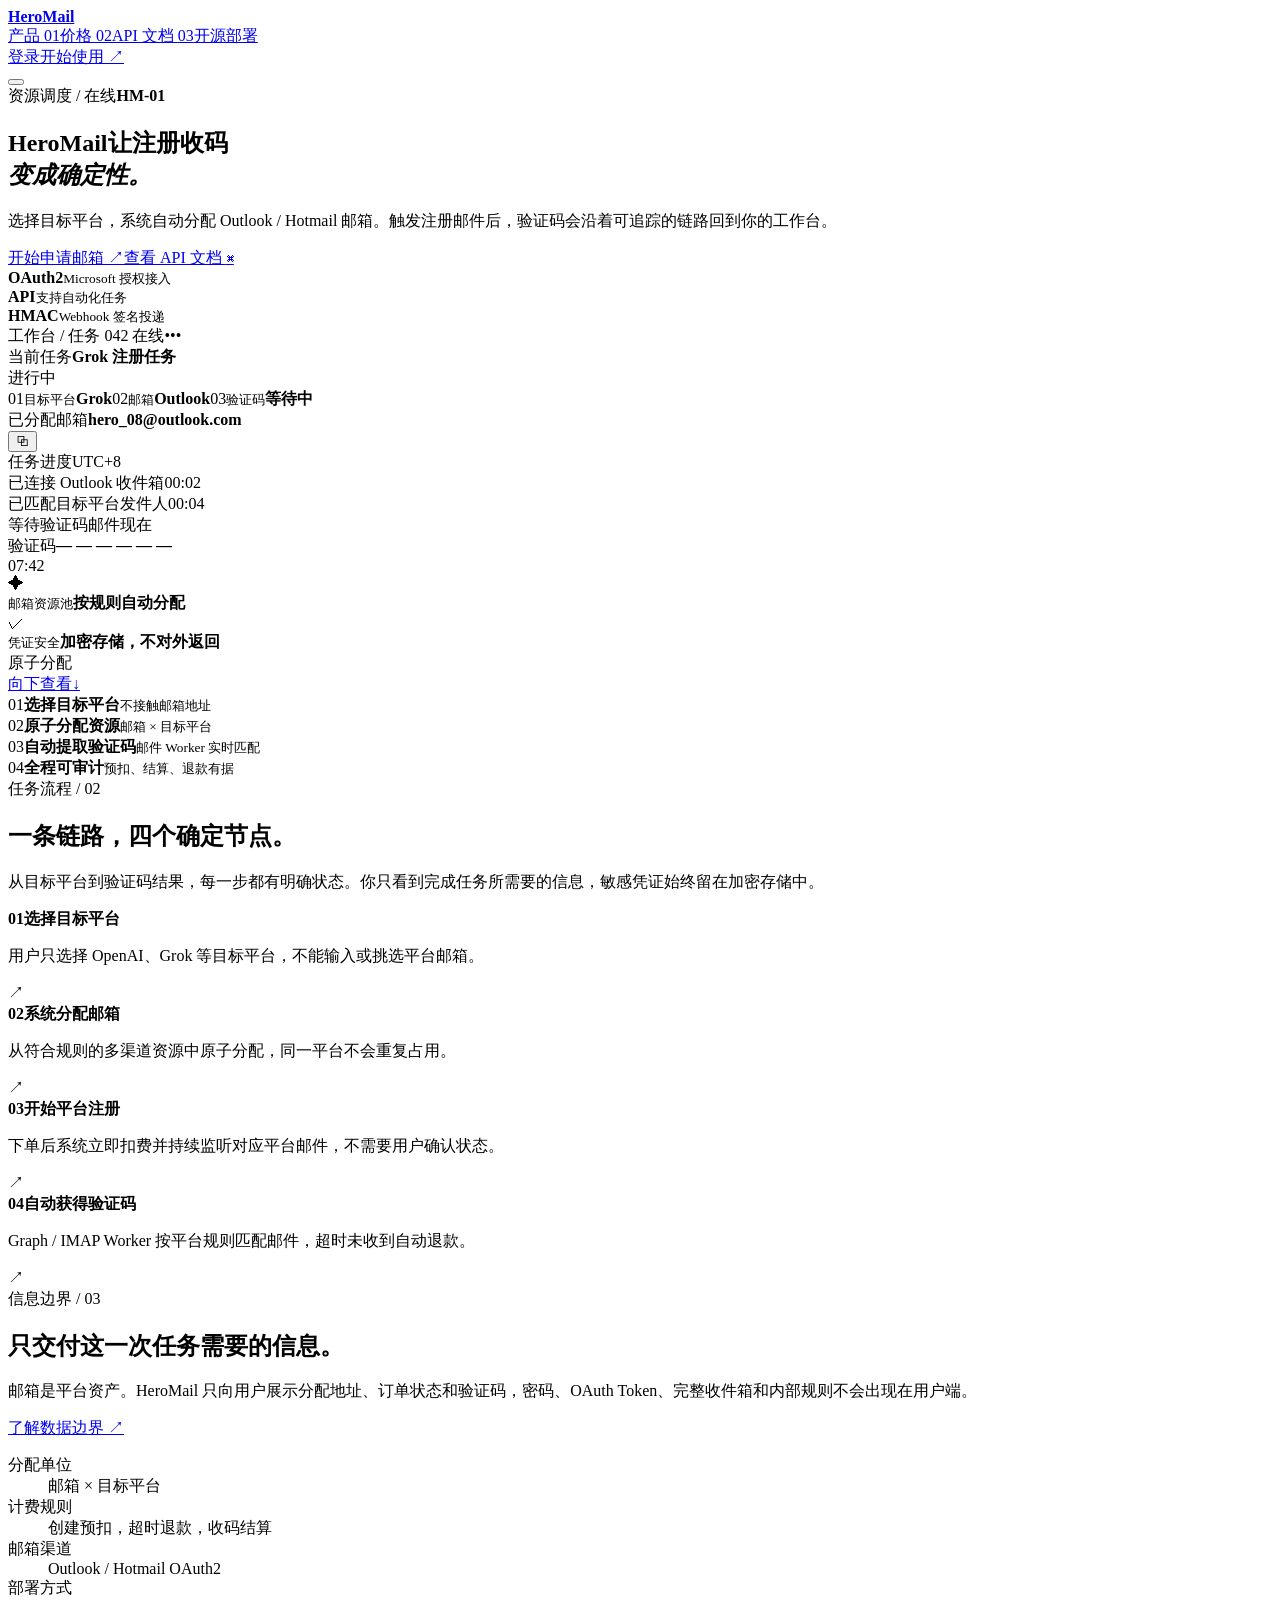
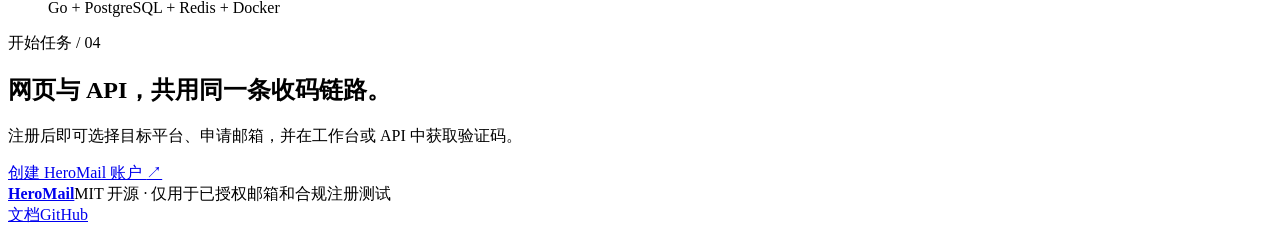
==== commit 41e4acfd: "新增多邮箱渠道与平台注册管理" ====
--- a/internal/web/static/index.html
+++ b/internal/web/static/index.html
@@ -3,7 +3,7 @@
 <head>
   <meta charset="UTF-8">
   <meta name="viewport" content="width=device-width, initial-scale=1.0">
-  <meta name="description" content="HeroMail 是可自托管的邮箱资源池与平台注册验证码平台，按目标平台分配 Outlook/Hotmail 邮箱并自动提取验证码。">
+  <meta name="description" content="HeroMail 是可自托管的邮箱资源池与平台注册验证码平台，按目标平台分配多渠道邮箱并自动提取验证码。">
   <meta property="og:title" content="HeroMail - 注册收码基础设施">
   <meta property="og:description" content="选择目标平台，系统分配邮箱并自动提取验证码。">
   <title>HeroMail - 注册收码基础设施</title>
@@ -53,7 +53,7 @@
     </section>
     <section class="signal-strip" aria-label="平台特点"><div><span class="signal-number">01</span><strong>选择目标平台</strong><small>不接触邮箱地址</small></div><div><span class="signal-number">02</span><strong>原子分配资源</strong><small>邮箱 × 目标平台</small></div><div><span class="signal-number">03</span><strong>自动提取验证码</strong><small>邮件 Worker 实时匹配</small></div><div><span class="signal-number">04</span><strong>全程可审计</strong><small>预扣、结算、退款有据</small></div></section>
     <section class="workflow-band" id="product">
-      <div class="section-inner"><div class="section-heading"><span>任务流程 / 02</span><h2>一条链路，四个确定节点。</h2><p>从目标平台到验证码结果，每一步都有明确状态。你只看到完成任务所需要的信息，敏感凭证始终留在加密存储中。</p></div><div class="workflow-steps"><div data-reveal><b>01</b><strong>选择目标平台</strong><p>用户只选择 GitHub、OpenAI 等目标平台，不能输入或挑选平台邮箱。</p><span class="step-arrow">↗</span></div><div data-reveal><b>02</b><strong>系统分配邮箱</strong><p>从符合规则的 Outlook / Hotmail 资源中原子分配，同一平台不会重复占用。</p><span class="step-arrow">↗</span></div><div data-reveal><b>03</b><strong>提交平台注册</strong><p>复制分配地址，在目标平台触发注册邮件并回到工作台确认。</p><span class="step-arrow">↗</span></div><div data-reveal><b>04</b><strong>自动获得验证码</strong><p>Microsoft Graph Worker 匹配邮件并提取验证码，超时未收到自动退款。</p><span class="step-arrow">↗</span></div></div></div>
+      <div class="section-inner"><div class="section-heading"><span>任务流程 / 02</span><h2>一条链路，四个确定节点。</h2><p>从目标平台到验证码结果，每一步都有明确状态。你只看到完成任务所需要的信息，敏感凭证始终留在加密存储中。</p></div><div class="workflow-steps"><div data-reveal><b>01</b><strong>选择目标平台</strong><p>用户只选择 OpenAI、Grok 等目标平台，不能输入或挑选平台邮箱。</p><span class="step-arrow">↗</span></div><div data-reveal><b>02</b><strong>系统分配邮箱</strong><p>从符合规则的多渠道资源中原子分配，同一平台不会重复占用。</p><span class="step-arrow">↗</span></div><div data-reveal><b>03</b><strong>开始平台注册</strong><p>下单后系统立即扣费并持续监听对应平台邮件，不需要用户确认状态。</p><span class="step-arrow">↗</span></div><div data-reveal><b>04</b><strong>自动获得验证码</strong><p>Graph / IMAP Worker 按平台规则匹配邮件，超时未收到自动退款。</p><span class="step-arrow">↗</span></div></div></div>
     </section>
     <section class="public-section facts-section"><div class="section-inner split-facts"><div class="section-heading" data-reveal><span>信息边界 / 03</span><h2>只交付这一次任务需要的信息。</h2><p>邮箱是平台资产。HeroMail 只向用户展示分配地址、订单状态和验证码，密码、OAuth Token、完整收件箱和内部规则不会出现在用户端。</p><a class="text-link" href="/docs">了解数据边界 <span>↗</span></a></div><dl data-reveal><div><dt>分配单位</dt><dd>邮箱 × 目标平台</dd></div><div><dt>计费规则</dt><dd>创建预扣，超时退款，收码结算</dd></div><div><dt>邮箱渠道</dt><dd>Outlook / Hotmail OAuth2</dd></div><div><dt>部署方式</dt><dd>Go + PostgreSQL + Redis + Docker</dd></div></dl></div></section>
     <section class="public-cta"><div><span>开始任务 / 04</span><h2>网页与 API，共用同一条收码链路。</h2><p>注册后即可选择目标平台、申请邮箱，并在工作台或 API 中获取验证码。</p></div><a class="solid-action large" href="/register">创建 HeroMail 账户 <span aria-hidden="true">↗</span></a></section>
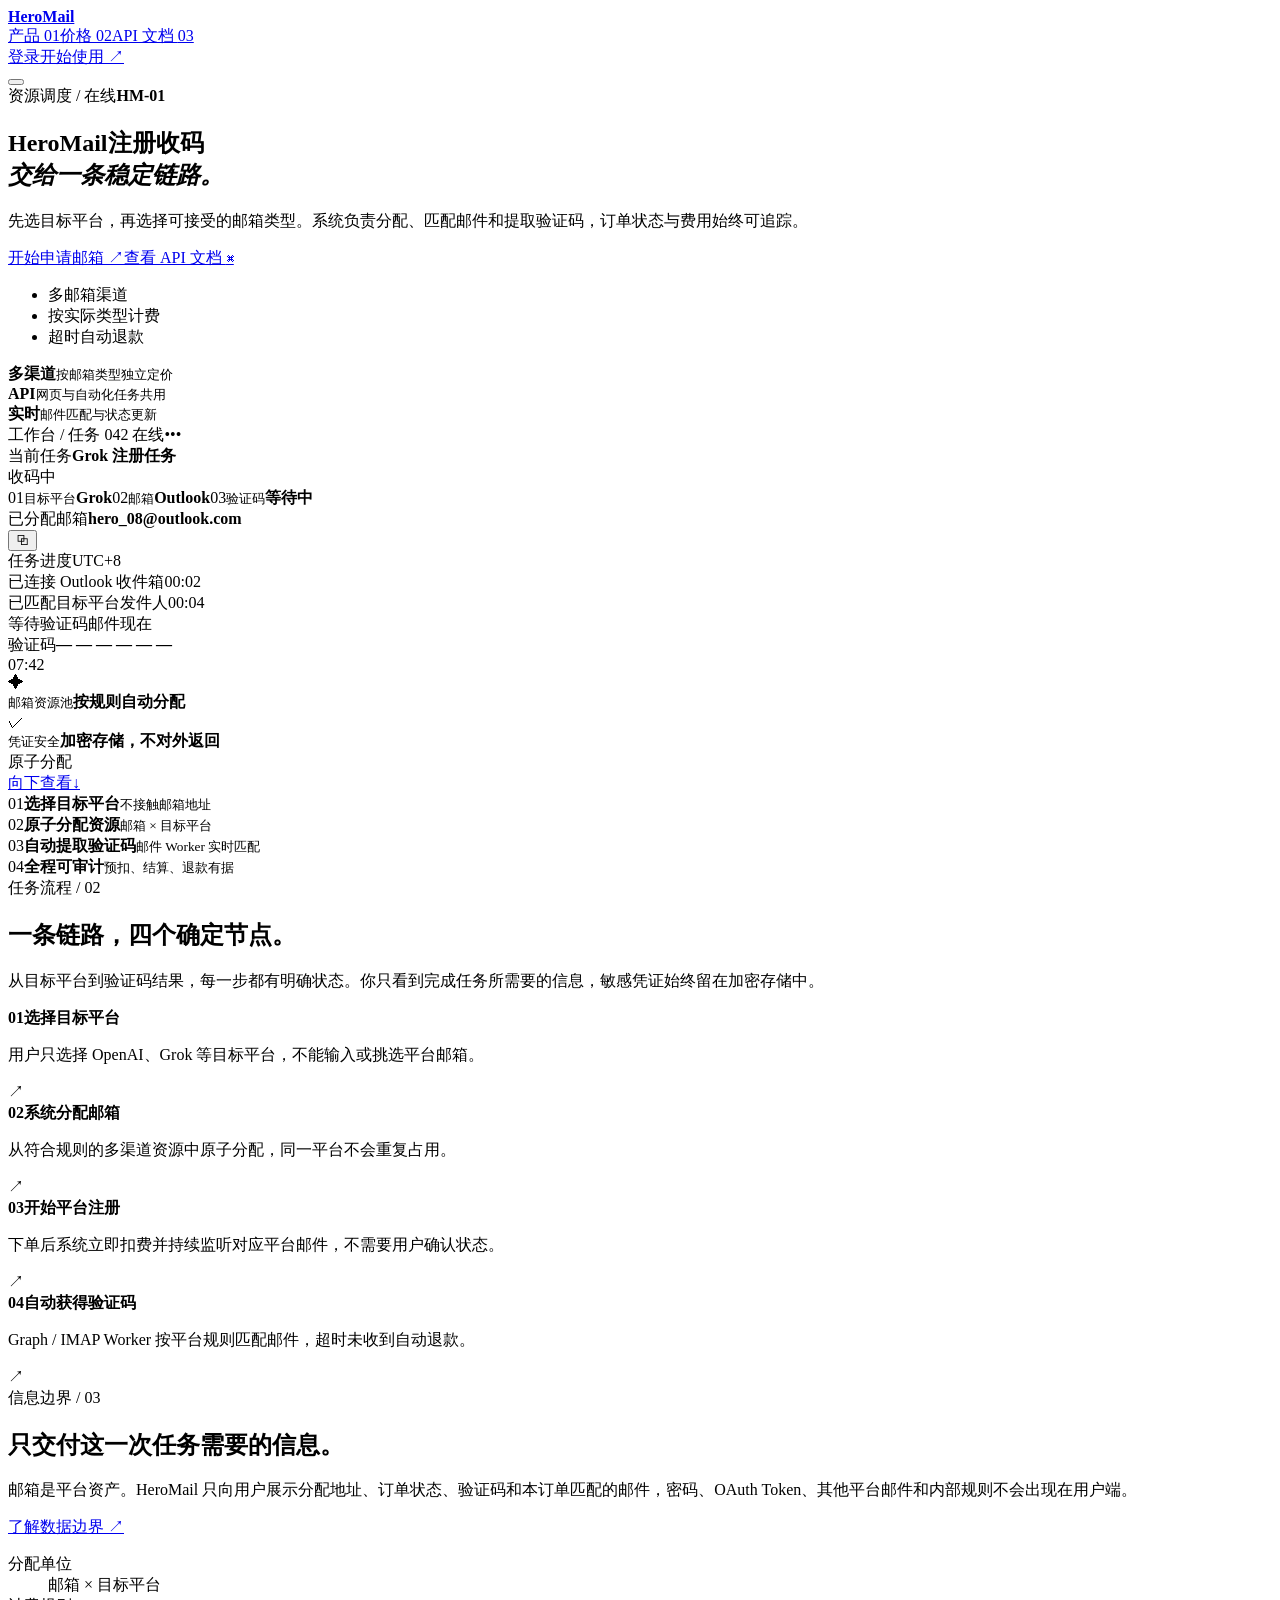
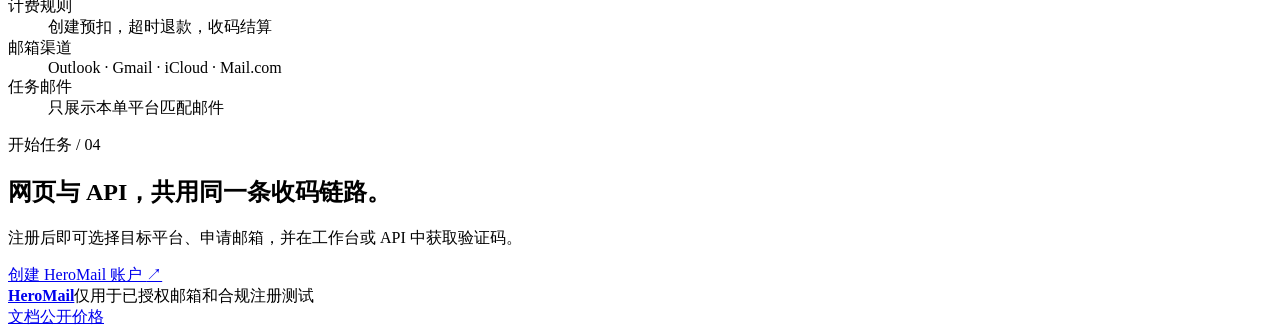
==== commit d50a2e5f: "发布 v1.10.2" ====
--- a/internal/web/static/index.html
+++ b/internal/web/static/index.html
@@ -3,9 +3,9 @@
 <head>
   <meta charset="UTF-8">
   <meta name="viewport" content="width=device-width, initial-scale=1.0">
-  <meta name="description" content="HeroMail 是可自托管的邮箱资源池与平台注册验证码平台，按目标平台分配多渠道邮箱并自动提取验证码。">
+  <meta name="description" content="HeroMail 是邮箱资源池与平台注册验证码平台，按目标平台和邮箱类型分配资源，自动匹配邮件并提取验证码。">
   <meta property="og:title" content="HeroMail - 注册收码基础设施">
-  <meta property="og:description" content="选择目标平台，系统分配邮箱并自动提取验证码。">
+  <meta property="og:description" content="选择目标平台和可接受的邮箱类型，系统自动分配资源并提取验证码。">
   <title>HeroMail - 注册收码基础设施</title>
   <link rel="icon" type="image/svg+xml" href="/favicon.svg?v=__HEROMAIL_ASSET_VERSION__">
   <link rel="stylesheet" href="/public.css?v=__HEROMAIL_ASSET_VERSION__">
@@ -14,7 +14,7 @@
   <header class="public-header">
     <a class="public-brand" href="/" aria-label="HeroMail 首页"><img src="/brand-mark.svg?v=__HEROMAIL_ASSET_VERSION__" alt=""><strong>HeroMail</strong></a>
     <nav class="public-nav" id="public-nav" aria-label="公开导航">
-      <a href="/#product">产品 <span>01</span></a><a href="/pricing">价格 <span>02</span></a><a href="/docs">API 文档 <span>03</span></a><a href="/open-source">开源部署</a>
+      <a href="/#product">产品 <span>01</span></a><a href="/pricing">价格 <span>02</span></a><a href="/docs">API 文档 <span>03</span></a>
     </nav>
     <div class="public-actions" id="public-actions"><a class="text-action" href="/login">登录</a><a class="solid-action" href="/register">开始使用 <span aria-hidden="true">↗</span></a></div>
     <button class="public-menu-button" data-public-action="menu" aria-label="打开导航" aria-expanded="false"><span></span><span></span></button>
@@ -26,10 +26,11 @@
       <div class="hero-layout">
         <div class="hero-copy">
           <div class="hero-kicker"><i class="signal-dot"></i><span>资源调度 / 在线</span><b>HM-01</b></div>
-          <h1><span>HeroMail</span><strong>让注册收码<br><em>变成确定性。</em></strong></h1>
-          <p>选择目标平台，系统自动分配 Outlook / Hotmail 邮箱。触发注册邮件后，验证码会沿着可追踪的链路回到你的工作台。</p>
+          <h1><span>HeroMail</span><strong>注册收码<br><em>交给一条稳定链路。</em></strong></h1>
+          <p>先选目标平台，再选择可接受的邮箱类型。系统负责分配、匹配邮件和提取验证码，订单状态与费用始终可追踪。</p>
           <div class="hero-actions"><a class="solid-action large" href="/register">开始申请邮箱 <span aria-hidden="true">↗</span></a><a class="outline-action large" href="/docs">查看 API 文档 <span aria-hidden="true">⌘</span></a></div>
-          <div class="hero-metrics" aria-label="平台能力"><div><strong>OAuth2</strong><small>Microsoft 授权接入</small></div><div><strong>API</strong><small>支持自动化任务</small></div><div><strong>HMAC</strong><small>Webhook 签名投递</small></div></div>
+          <ul class="hero-proof" aria-label="服务保障"><li>多邮箱渠道</li><li>按实际类型计费</li><li>超时自动退款</li></ul>
+          <div class="hero-metrics" aria-label="平台能力"><div><strong>多渠道</strong><small>按邮箱类型独立定价</small></div><div><strong>API</strong><small>网页与自动化任务共用</small></div><div><strong>实时</strong><small>邮件匹配与状态更新</small></div></div>
         </div>
         <div class="hero-stage" aria-label="HeroMail 注册收码工作台预览">
           <div class="stage-halo halo-one" aria-hidden="true"></div><div class="stage-halo halo-two" aria-hidden="true"></div>
@@ -37,7 +38,7 @@
           <div class="stage-console">
             <div class="console-bar"><span class="console-brand"><img src="/brand-mark.svg?v=__HEROMAIL_ASSET_VERSION__" alt="">工作台 / 任务 042</span><span class="console-live"><i></i> 在线</span><span class="console-menu">•••</span></div>
             <div class="console-content">
-              <div class="console-heading"><div><span class="eyebrow">当前任务</span><strong>Grok 注册任务</strong></div><span class="route-state">进行中</span></div>
+              <div class="console-heading"><div><span class="eyebrow">当前任务</span><strong>Grok 注册任务</strong></div><span class="route-state">收码中</span></div>
               <div class="route-line"><span class="route-node active">01<small>目标平台</small><b>Grok</b></span><i></i><span class="route-node active">02<small>邮箱</small><b>Outlook</b></span><i></i><span class="route-node current">03<small>验证码</small><b>等待中</b></span></div>
               <div class="mail-row"><div><span>已分配邮箱</span><strong>hero_08@outlook.com</strong></div><button aria-label="复制邮箱">⧉</button></div>
               <div class="event-feed"><div class="feed-title"><span>任务进度</span><span>UTC+8</span></div><div class="feed-row" data-feed><i class="feed-pulse"></i><span>已连接 Outlook 收件箱</span><time>00:02</time></div><div class="feed-row" data-feed><i class="feed-pulse"></i><span>已匹配目标平台发件人</span><time>00:04</time></div><div class="feed-row muted-feed" data-feed><i class="feed-pulse"></i><span>等待验证码邮件</span><time>现在</time></div></div>
@@ -55,10 +56,10 @@
     <section class="workflow-band" id="product">
       <div class="section-inner"><div class="section-heading"><span>任务流程 / 02</span><h2>一条链路，四个确定节点。</h2><p>从目标平台到验证码结果，每一步都有明确状态。你只看到完成任务所需要的信息，敏感凭证始终留在加密存储中。</p></div><div class="workflow-steps"><div data-reveal><b>01</b><strong>选择目标平台</strong><p>用户只选择 OpenAI、Grok 等目标平台，不能输入或挑选平台邮箱。</p><span class="step-arrow">↗</span></div><div data-reveal><b>02</b><strong>系统分配邮箱</strong><p>从符合规则的多渠道资源中原子分配，同一平台不会重复占用。</p><span class="step-arrow">↗</span></div><div data-reveal><b>03</b><strong>开始平台注册</strong><p>下单后系统立即扣费并持续监听对应平台邮件，不需要用户确认状态。</p><span class="step-arrow">↗</span></div><div data-reveal><b>04</b><strong>自动获得验证码</strong><p>Graph / IMAP Worker 按平台规则匹配邮件，超时未收到自动退款。</p><span class="step-arrow">↗</span></div></div></div>
     </section>
-    <section class="public-section facts-section"><div class="section-inner split-facts"><div class="section-heading" data-reveal><span>信息边界 / 03</span><h2>只交付这一次任务需要的信息。</h2><p>邮箱是平台资产。HeroMail 只向用户展示分配地址、订单状态和验证码，密码、OAuth Token、完整收件箱和内部规则不会出现在用户端。</p><a class="text-link" href="/docs">了解数据边界 <span>↗</span></a></div><dl data-reveal><div><dt>分配单位</dt><dd>邮箱 × 目标平台</dd></div><div><dt>计费规则</dt><dd>创建预扣，超时退款，收码结算</dd></div><div><dt>邮箱渠道</dt><dd>Outlook / Hotmail OAuth2</dd></div><div><dt>部署方式</dt><dd>Go + PostgreSQL + Redis + Docker</dd></div></dl></div></section>
+    <section class="public-section facts-section"><div class="section-inner split-facts"><div class="section-heading" data-reveal><span>信息边界 / 03</span><h2>只交付这一次任务需要的信息。</h2><p>邮箱是平台资产。HeroMail 只向用户展示分配地址、订单状态、验证码和本订单匹配的邮件，密码、OAuth Token、其他平台邮件和内部规则不会出现在用户端。</p><a class="text-link" href="/docs">了解数据边界 <span>↗</span></a></div><dl data-reveal><div><dt>分配单位</dt><dd>邮箱 × 目标平台</dd></div><div><dt>计费规则</dt><dd>创建预扣，超时退款，收码结算</dd></div><div><dt>邮箱渠道</dt><dd>Outlook · Gmail · iCloud · Mail.com</dd></div><div><dt>任务邮件</dt><dd>只展示本单平台匹配邮件</dd></div></dl></div></section>
     <section class="public-cta"><div><span>开始任务 / 04</span><h2>网页与 API，共用同一条收码链路。</h2><p>注册后即可选择目标平台、申请邮箱，并在工作台或 API 中获取验证码。</p></div><a class="solid-action large" href="/register">创建 HeroMail 账户 <span aria-hidden="true">↗</span></a></section>
   </main>
-  <footer class="public-footer"><a class="public-brand" href="/"><img src="/brand-mark.svg?v=__HEROMAIL_ASSET_VERSION__" alt=""><strong>HeroMail</strong></a><span>MIT 开源 · 仅用于已授权邮箱和合规注册测试</span><div><a href="/docs">文档</a><a href="https://github.com/ljunn/heromail" target="_blank" rel="noopener">GitHub</a></div></footer>
+  <footer class="public-footer"><a class="public-brand" href="/"><img src="/brand-mark.svg?v=__HEROMAIL_ASSET_VERSION__" alt=""><strong>HeroMail</strong></a><span>仅用于已授权邮箱和合规注册测试</span><div><a href="/docs">文档</a><a href="/pricing">公开价格</a></div></footer>
   <div id="public-toast" class="public-toast" role="status"></div>
   <script src="https://cdn.jsdelivr.net/npm/gsap@3.15.0/dist/gsap.min.js" defer></script>
   <script src="https://cdn.jsdelivr.net/npm/gsap@3.15.0/dist/ScrollTrigger.min.js" defer></script>
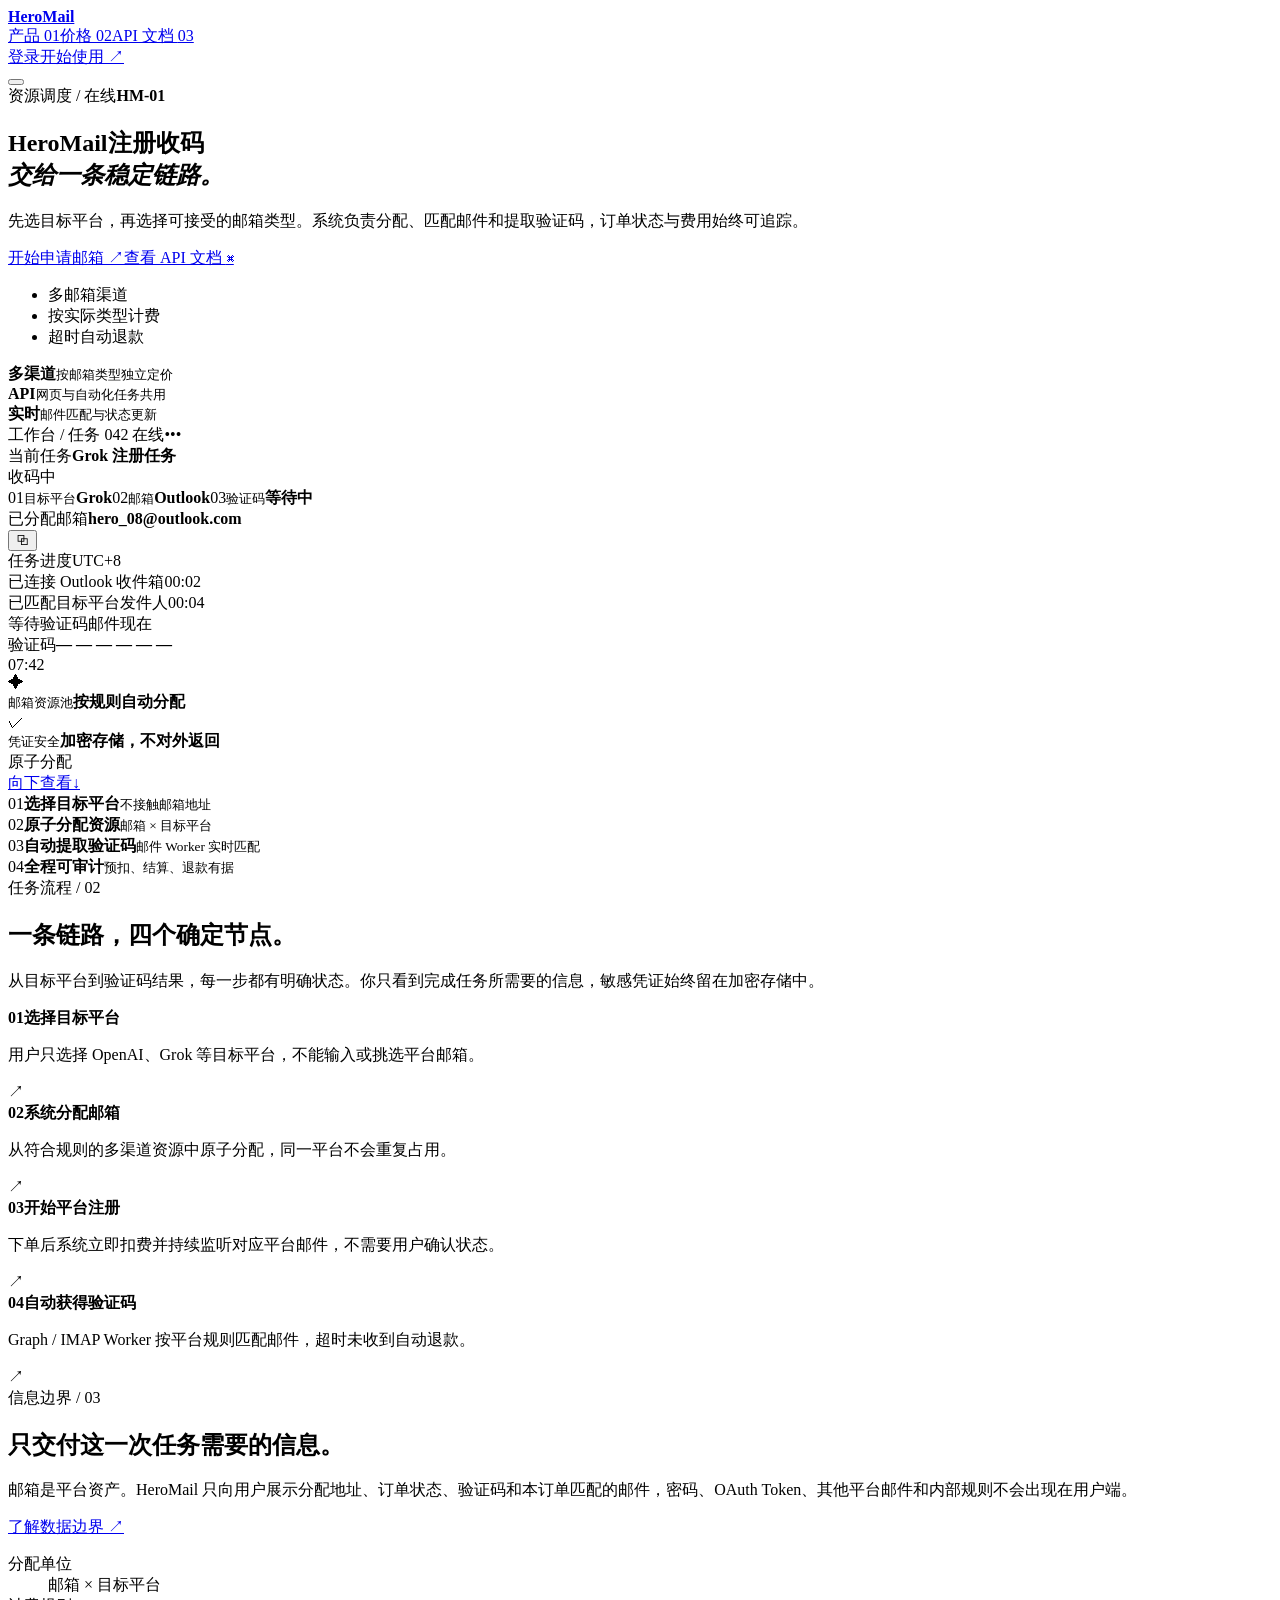
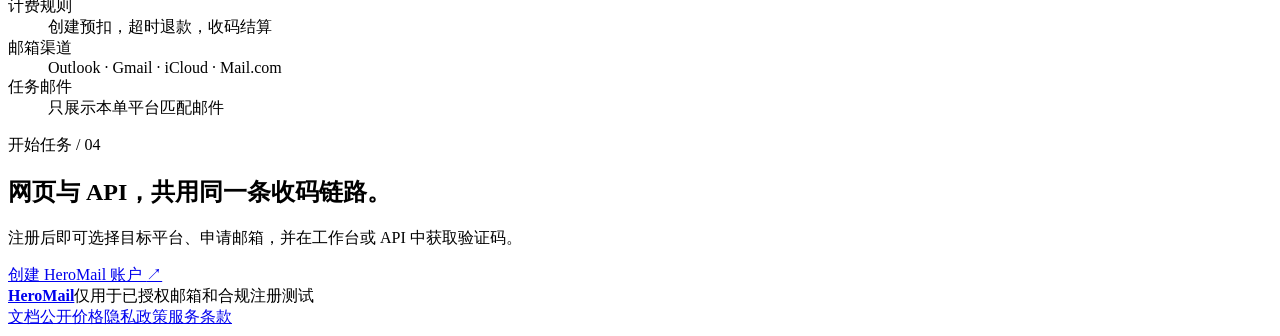
==== commit 043d4bee: "新增公开隐私政策与服务条款" ====
--- a/internal/web/static/index.html
+++ b/internal/web/static/index.html
@@ -59,7 +59,7 @@
     <section class="public-section facts-section"><div class="section-inner split-facts"><div class="section-heading" data-reveal><span>信息边界 / 03</span><h2>只交付这一次任务需要的信息。</h2><p>邮箱是平台资产。HeroMail 只向用户展示分配地址、订单状态、验证码和本订单匹配的邮件，密码、OAuth Token、其他平台邮件和内部规则不会出现在用户端。</p><a class="text-link" href="/docs">了解数据边界 <span>↗</span></a></div><dl data-reveal><div><dt>分配单位</dt><dd>邮箱 × 目标平台</dd></div><div><dt>计费规则</dt><dd>创建预扣，超时退款，收码结算</dd></div><div><dt>邮箱渠道</dt><dd>Outlook · Gmail · iCloud · Mail.com</dd></div><div><dt>任务邮件</dt><dd>只展示本单平台匹配邮件</dd></div></dl></div></section>
     <section class="public-cta"><div><span>开始任务 / 04</span><h2>网页与 API，共用同一条收码链路。</h2><p>注册后即可选择目标平台、申请邮箱，并在工作台或 API 中获取验证码。</p></div><a class="solid-action large" href="/register">创建 HeroMail 账户 <span aria-hidden="true">↗</span></a></section>
   </main>
-  <footer class="public-footer"><a class="public-brand" href="/"><img src="/brand-mark.svg?v=__HEROMAIL_ASSET_VERSION__" alt=""><strong>HeroMail</strong></a><span>仅用于已授权邮箱和合规注册测试</span><div><a href="/docs">文档</a><a href="/pricing">公开价格</a></div></footer>
+  <footer class="public-footer"><a class="public-brand" href="/"><img src="/brand-mark.svg?v=__HEROMAIL_ASSET_VERSION__" alt=""><strong>HeroMail</strong></a><span>仅用于已授权邮箱和合规注册测试</span><div><a href="/docs">文档</a><a href="/pricing">公开价格</a><a href="/privacy">隐私政策</a><a href="/terms">服务条款</a></div></footer>
   <div id="public-toast" class="public-toast" role="status"></div>
   <script src="https://cdn.jsdelivr.net/npm/gsap@3.15.0/dist/gsap.min.js" defer></script>
   <script src="https://cdn.jsdelivr.net/npm/gsap@3.15.0/dist/ScrollTrigger.min.js" defer></script>
